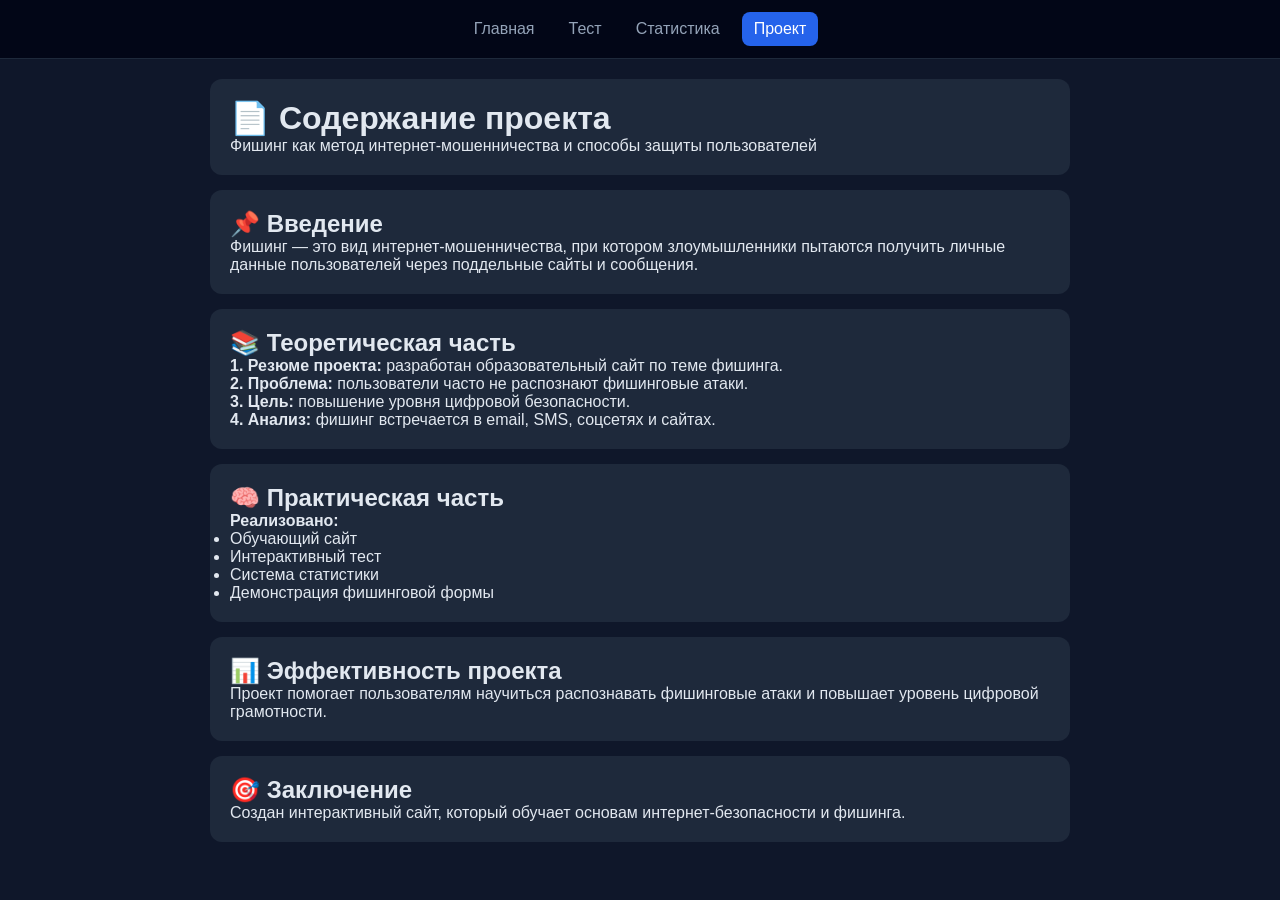
==== project.html @ 223405fe "Rename protect.html to project.html" ====
<!DOCTYPE html>
<html lang="ru">
<head>
<meta charset="UTF-8">
<title>Проект</title>
<link rel="stylesheet" href="style.css">
</head>

<body>

<nav>
<a href="index.html">Главная</a>
<a href="test.html">Тест</a>
<a href="stats.html">Статистика</a>
<a href="project.html" class="active">Проект</a>
</nav>

<div class="container">

<div class="card">
<h1>📄 Содержание проекта</h1>
<p>Фишинг как метод интернет-мошенничества и способы защиты пользователей</p>
</div>

<div class="card">
<h2>📌 Введение</h2>
<p>
Фишинг — это вид интернет-мошенничества, при котором злоумышленники пытаются получить личные данные пользователей через поддельные сайты и сообщения.
</p>
</div>

<div class="card">
<h2>📚 Теоретическая часть</h2>

<p><b>1. Резюме проекта:</b> разработан образовательный сайт по теме фишинга.</p>

<p><b>2. Проблема:</b> пользователи часто не распознают фишинговые атаки.</p>

<p><b>3. Цель:</b> повышение уровня цифровой безопасности.</p>

<p><b>4. Анализ:</b> фишинг встречается в email, SMS, соцсетях и сайтах.</p>

</div>

<div class="card">
<h2>🧠 Практическая часть</h2>

<p><b>Реализовано:</b></p>
<ul>
<li>Обучающий сайт</li>
<li>Интерактивный тест</li>
<li>Система статистики</li>
<li>Демонстрация фишинговой формы</li>
</ul>

</div>

<div class="card">
<h2>📊 Эффективность проекта</h2>
<p>
Проект помогает пользователям научиться распознавать фишинговые атаки и повышает уровень цифровой грамотности.
</p>
</div>

<div class="card">
<h2>🎯 Заключение</h2>
<p>
Создан интерактивный сайт, который обучает основам интернет-безопасности и фишинга.
</p>
</div>

</div>

</body>
</html>
---- style.css ----
* {
    margin: 0;
    padding: 0;
    box-sizing: border-box;
    font-family: "Segoe UI", Arial;
}

body {
    background: #0f172a;
    color: #e2e8f0;
}

/* NAV */
nav {
    display: flex;
    flex-wrap: wrap;
    justify-content: center;
    gap: 10px;
    padding: 12px;
    background: #020617;
    border-bottom: 1px solid #1e293b;
}

nav a {
    color: #94a3b8;
    text-decoration: none;
    padding: 8px 12px;
    border-radius: 8px;
}

nav a:hover {
    background: #1e293b;
    color: white;
}

nav a.active {
    background: #2563eb;
    color: white;
}

/* CONTAINER */
.container {
    max-width: 900px;
    margin: auto;
    padding: 20px;
}

/* CARD */
.card {
    background: #1e293b;
    padding: 20px;
    border-radius: 12px;
    margin-bottom: 15px;
}

/* BUTTON */
button {
    width: 100%;
    padding: 12px;
    border: none;
    border-radius: 8px;
    background: #2563eb;
    color: white;
    cursor: pointer;
}

button:hover {
    background: #1d4ed8;
}

/* TEST */
.question {
    background: #0f172a;
    padding: 15px;
    border-radius: 12px;
    margin-bottom: 15px;
}

.option {
    display: flex;
    justify-content: space-between;
    padding: 12px;
    margin-top: 8px;
    background: #1e293b;
    border-radius: 10px;
    cursor: pointer;
}

.option input {
    display: none;
}

.box {
    width: 18px;
    height: 18px;
    border: 2px solid #94a3b8;
    border-radius: 4px;
}

.option input:checked + .box {
    background: #22c55e;
    border-color: #22c55e;
}

/* STATS */
.bar {
    width: 100%;
    height: 18px;
    background: #1e293b;
    border-radius: 8px;
    overflow: hidden;
    margin: 10px 0;
}

#fill {
    height: 100%;
    width: 0%;
    background: #22c55e;
}
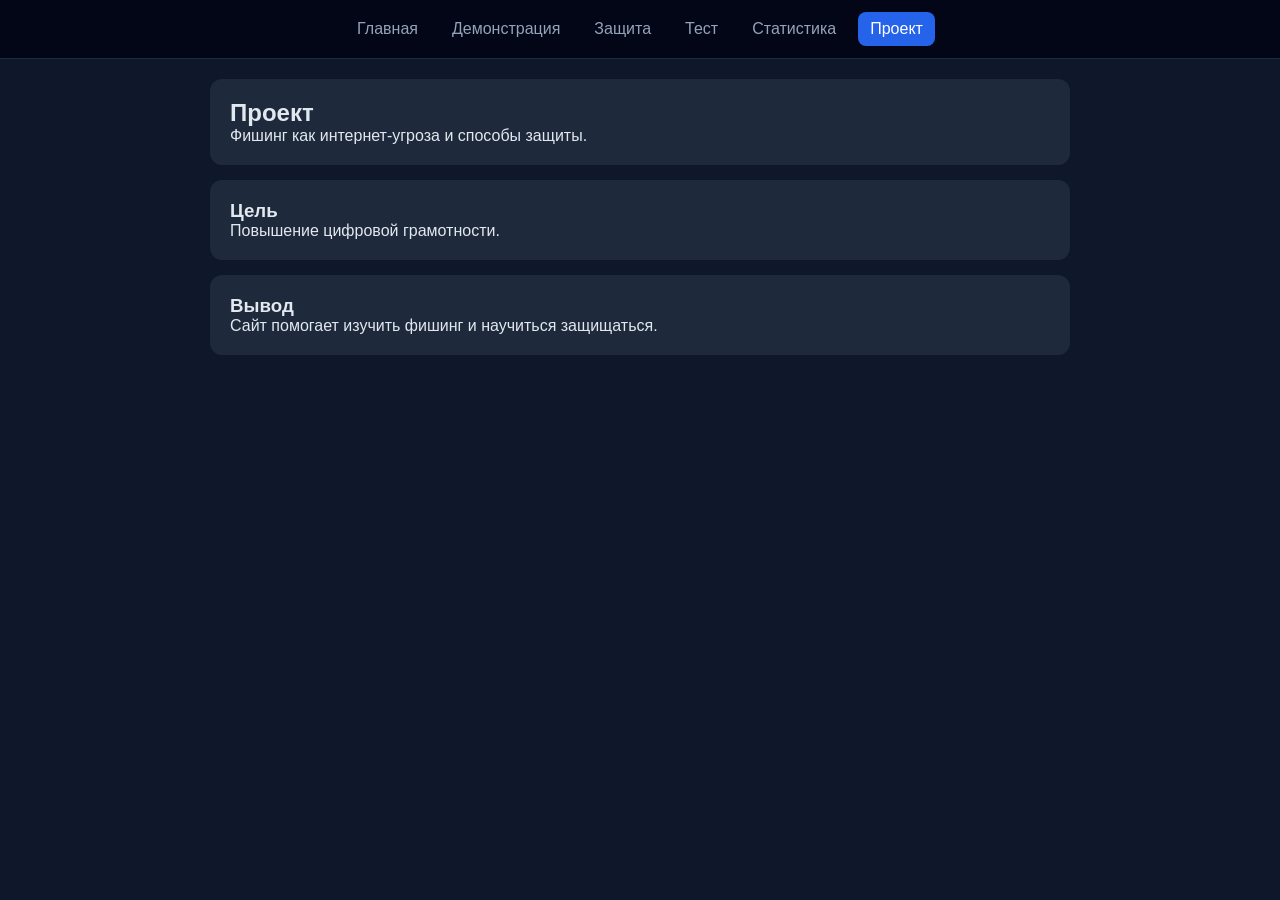
==== commit 85d0072b: "Add files via upload" ====
--- a/project.html
+++ b/project.html
@@ -1,75 +1,39 @@
-<!DOCTYPE html>
-<html lang="ru">
-<head>
-<meta charset="UTF-8">
-<title>Проект</title>
-<link rel="stylesheet" href="style.css">
-</head>
-
-<body>
-
-<nav>
-<a href="index.html">Главная</a>
-<a href="test.html">Тест</a>
-<a href="stats.html">Статистика</a>
-<a href="project.html" class="active">Проект</a>
-</nav>
-
-<div class="container">
-
-<div class="card">
-<h1>📄 Содержание проекта</h1>
-<p>Фишинг как метод интернет-мошенничества и способы защиты пользователей</p>
-</div>
-
-<div class="card">
-<h2>📌 Введение</h2>
-<p>
-Фишинг — это вид интернет-мошенничества, при котором злоумышленники пытаются получить личные данные пользователей через поддельные сайты и сообщения.
-</p>
-</div>
-
-<div class="card">
-<h2>📚 Теоретическая часть</h2>
-
-<p><b>1. Резюме проекта:</b> разработан образовательный сайт по теме фишинга.</p>
-
-<p><b>2. Проблема:</b> пользователи часто не распознают фишинговые атаки.</p>
-
-<p><b>3. Цель:</b> повышение уровня цифровой безопасности.</p>
-
-<p><b>4. Анализ:</b> фишинг встречается в email, SMS, соцсетях и сайтах.</p>
-
-</div>
-
-<div class="card">
-<h2>🧠 Практическая часть</h2>
-
-<p><b>Реализовано:</b></p>
-<ul>
-<li>Обучающий сайт</li>
-<li>Интерактивный тест</li>
-<li>Система статистики</li>
-<li>Демонстрация фишинговой формы</li>
-</ul>
-
-</div>
-
-<div class="card">
-<h2>📊 Эффективность проекта</h2>
-<p>
-Проект помогает пользователям научиться распознавать фишинговые атаки и повышает уровень цифровой грамотности.
-</p>
-</div>
-
-<div class="card">
-<h2>🎯 Заключение</h2>
-<p>
-Создан интерактивный сайт, который обучает основам интернет-безопасности и фишинга.
-</p>
-</div>
-
-</div>
-
-</body>
-</html>
+<!DOCTYPE html>
+<html lang="ru">
+<head>
+<meta charset="UTF-8">
+<title>Проект</title>
+<link rel="stylesheet" href="style.css">
+</head>
+<body>
+
+<nav>
+<a href="index.html">Главная</a>
+<a href="demo.html">Демонстрация</a>
+<a href="protect.html">Защита</a>
+<a href="test.html">Тест</a>
+<a href="stats.html">Статистика</a>
+<a href="project.html" class="active">Проект</a>
+</nav>
+
+<div class="container">
+
+<div class="card">
+<h2>Проект</h2>
+<p>Фишинг как интернет-угроза и способы защиты.</p>
+</div>
+
+<div class="card">
+<h3>Цель</h3>
+<p>Повышение цифровой грамотности.</p>
+</div>
+
+<div class="card">
+<h3>Вывод</h3>
+<p>Сайт помогает изучить фишинг и научиться защищаться.</p>
+</div>
+
+</div>
+
+</body>
+</html>
